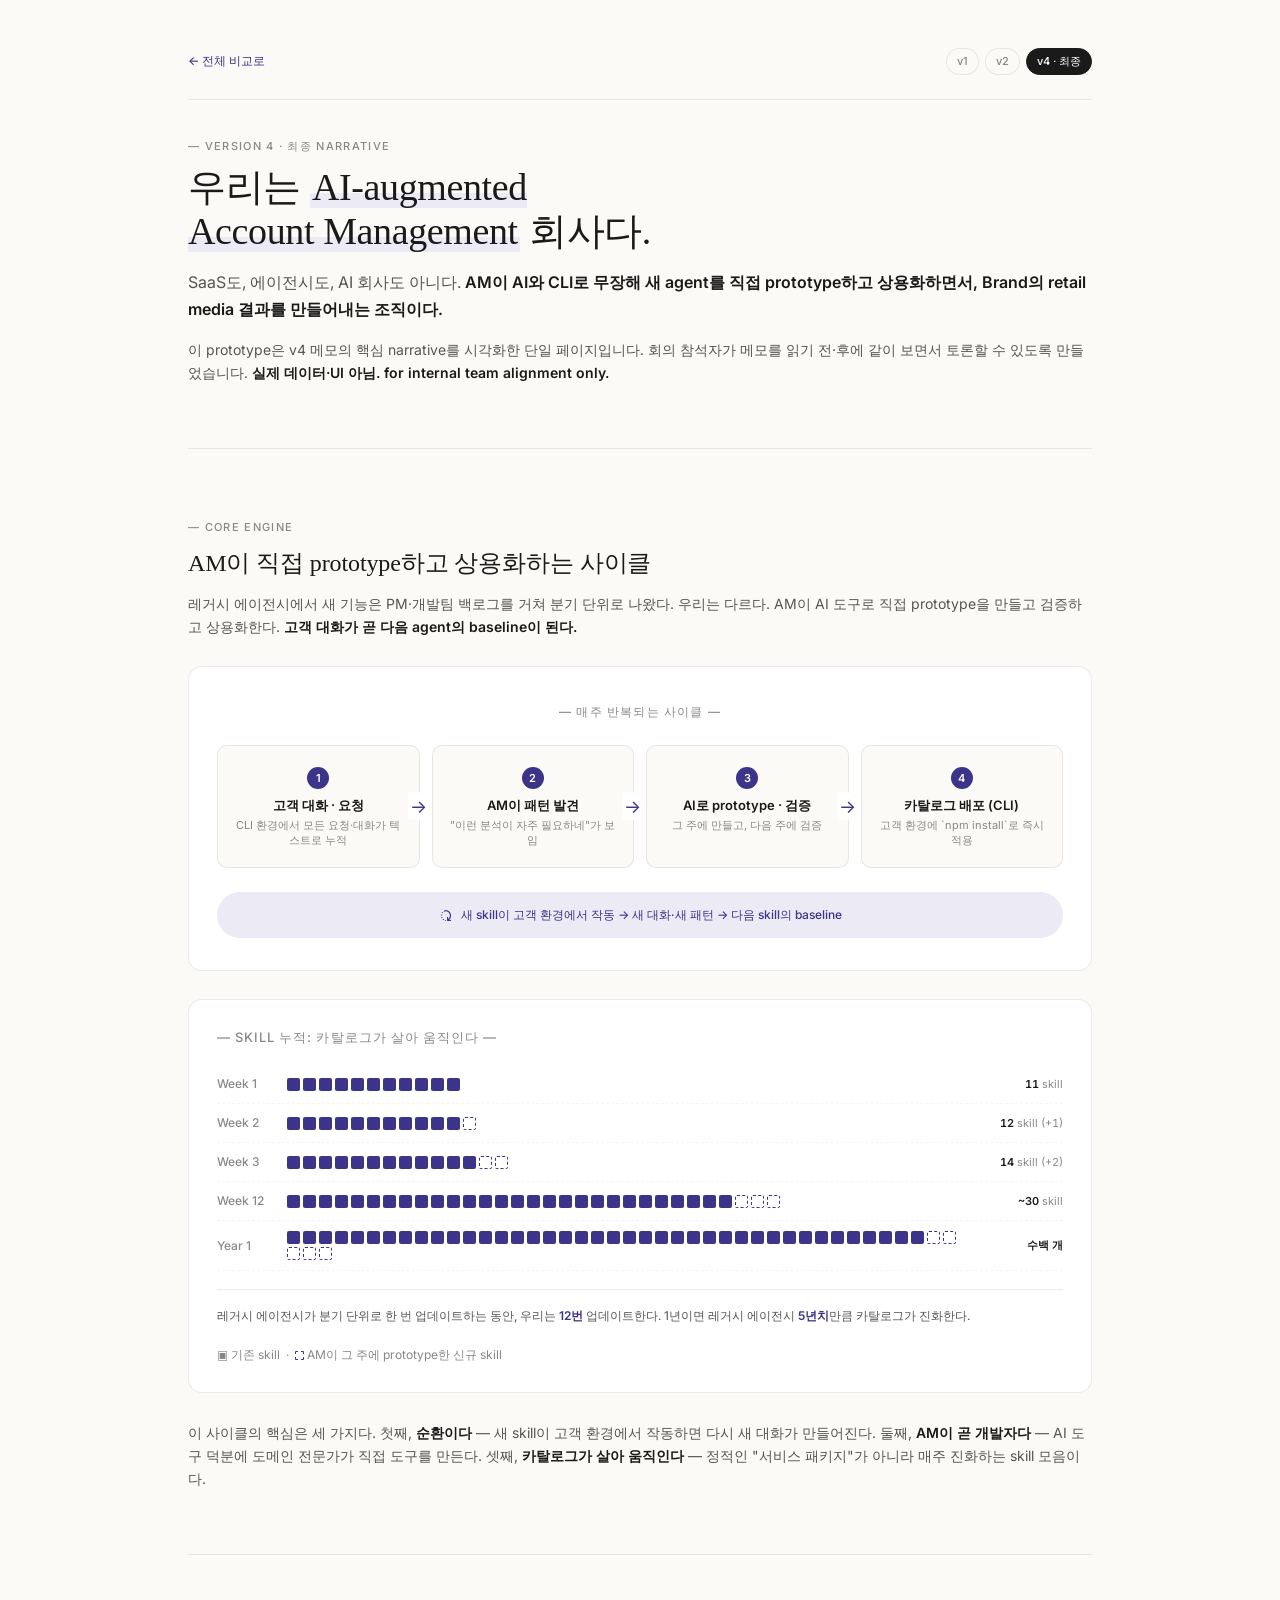
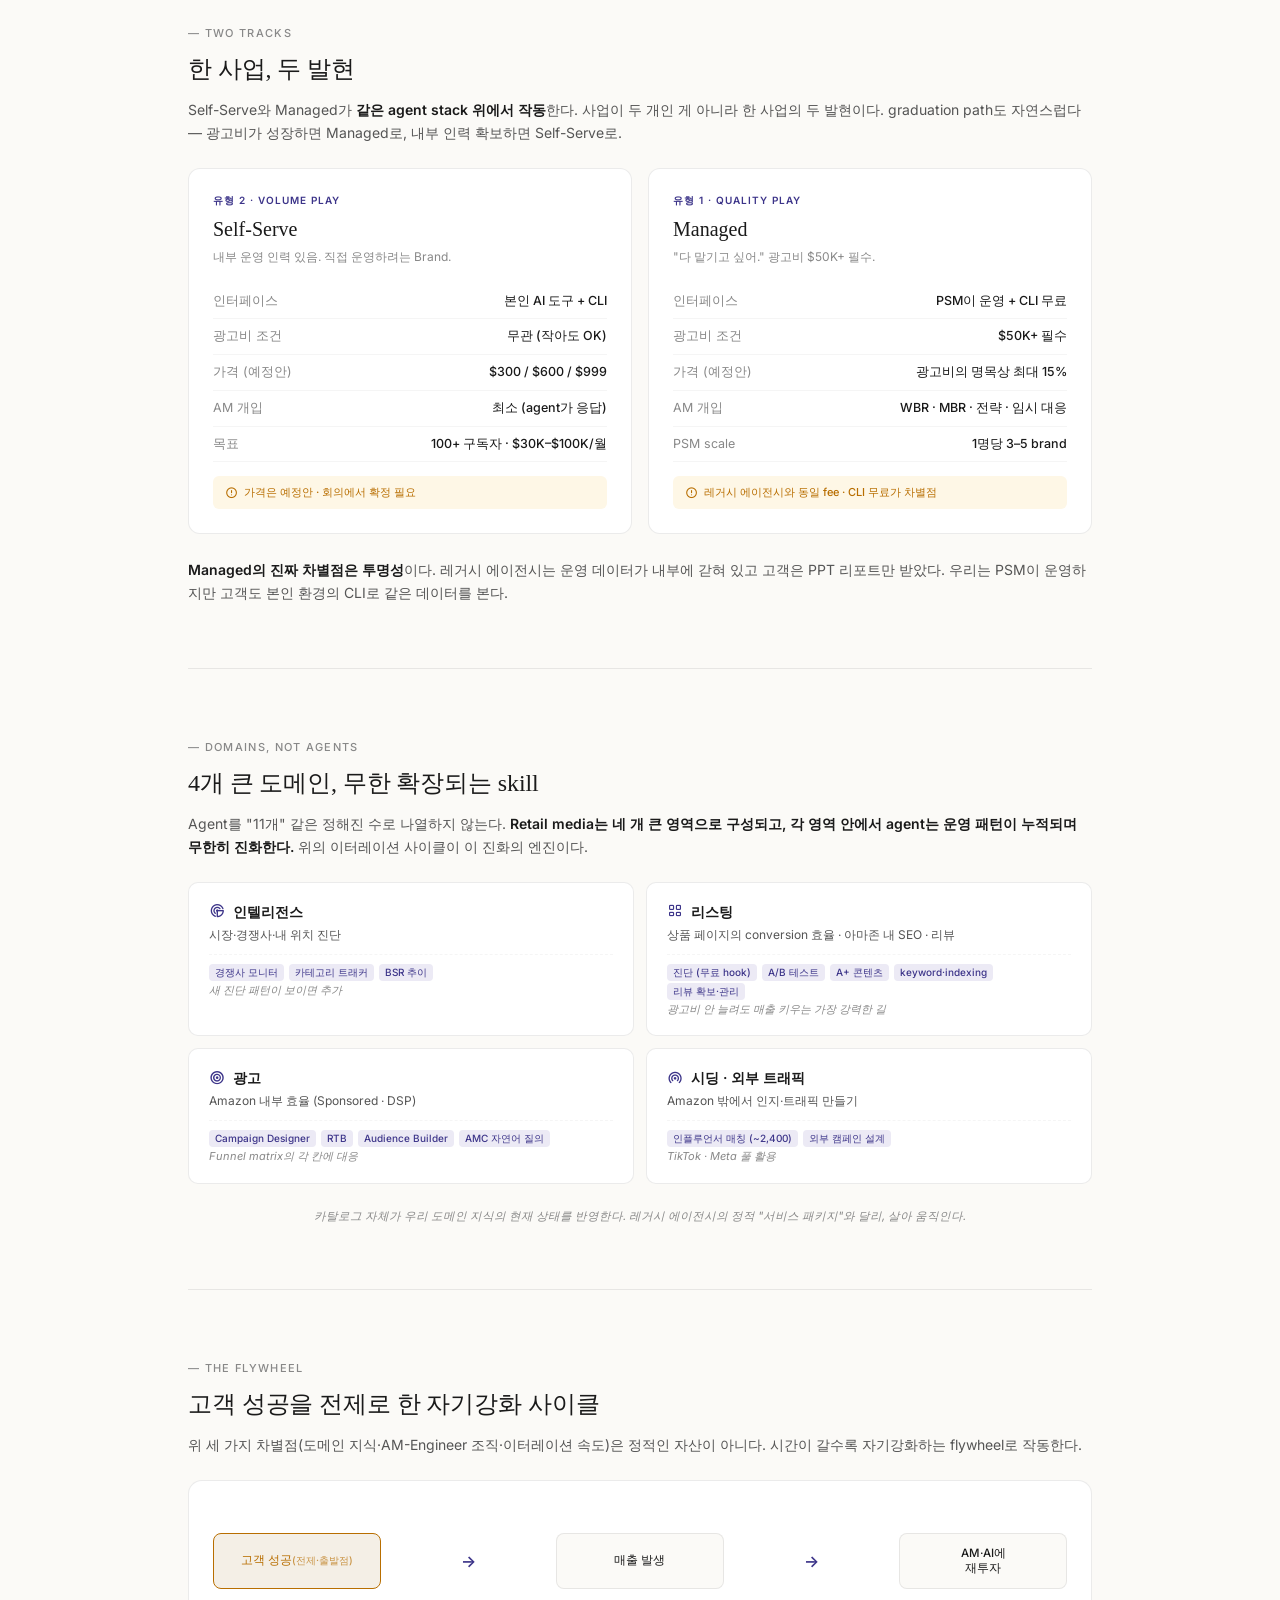
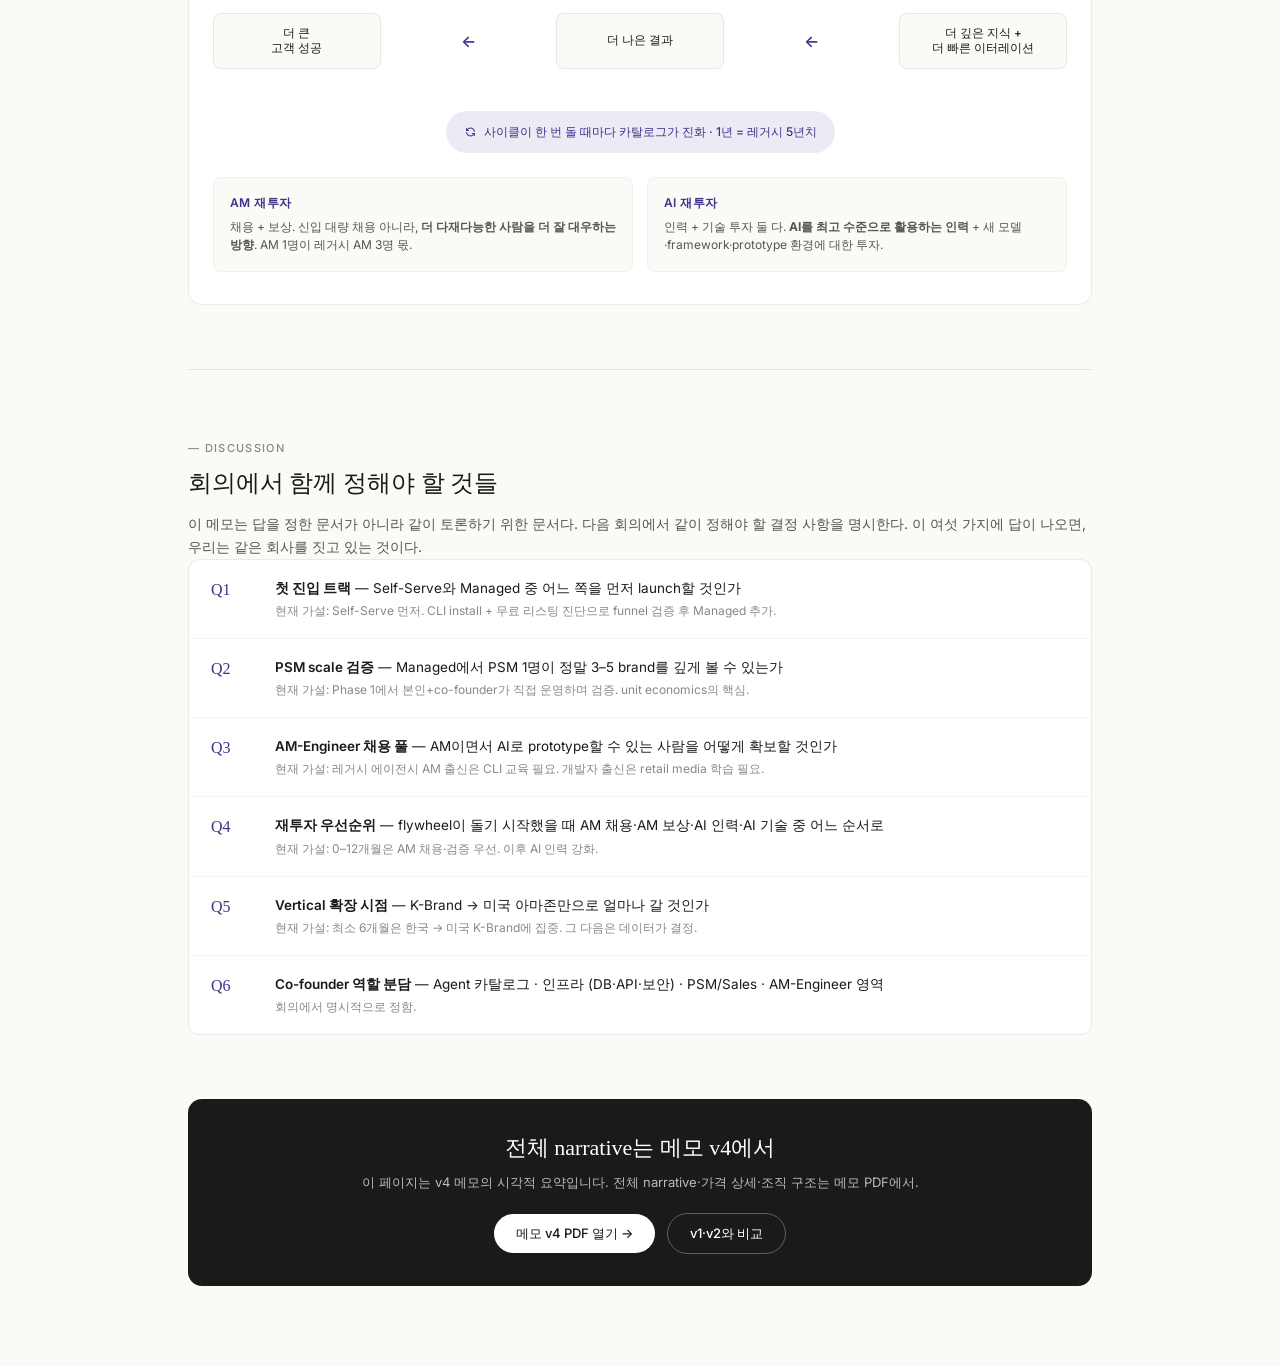
==== v4/index.html @ ff09987f "Add v4 prototype with iteration diagram + skill accumulation + flywheel" ====
<!DOCTYPE html>
<html lang="ko">
<head>
<meta charset="UTF-8">
<meta name="viewport" content="width=device-width, initial-scale=1.0">
<title>v4 · AI-augmented Account Management 회사</title>
<link rel="stylesheet" href="../styles.css">
<link rel="stylesheet" href="../vendor/tabler/tabler-icons.min.css">
<style>
  :root {
    --v4-bg: #FBFAF7;
    --v4-ink: #1A1A1A;
    --v4-ink-muted: #555;
    --v4-ink-light: #888;
    --v4-line: rgba(0,0,0,0.08);
    --v4-line-soft: rgba(0,0,0,0.04);
    --v4-accent: #3C3489;
    --v4-accent-soft: #ECEAF5;
    --v4-warm: #F4EFE6;
    --v4-success: #2A6F47;
    --v4-warning: #B86E00;
    --v4-serif: Georgia, 'Times New Roman', serif;
  }
  body { background: var(--v4-bg); color: var(--v4-ink); }

  .v4-wrap { max-width: 960px; margin: 0 auto; padding: 48px 28px 80px; }
  .v4-tag {
    display: inline-block; font-size: 11px; letter-spacing: 0.12em;
    text-transform: uppercase; color: var(--v4-ink-light);
    margin-bottom: 12px; font-weight: 500;
  }
  .v4-h1 {
    font-family: var(--v4-serif); font-size: 38px; line-height: 1.15;
    font-weight: 500; margin: 0 0 16px; color: var(--v4-ink);
    letter-spacing: -0.01em;
  }
  .v4-h1 em {
    font-style: normal; background: linear-gradient(180deg, transparent 65%, var(--v4-accent-soft) 65%);
    padding: 0 2px;
  }
  .v4-h2 {
    font-family: var(--v4-serif); font-size: 24px; line-height: 1.25;
    font-weight: 500; margin: 0 0 14px; color: var(--v4-ink);
    letter-spacing: -0.005em;
  }
  .v4-lead {
    font-size: 16px; line-height: 1.65; color: var(--v4-ink-muted);
    margin: 0 0 16px;
  }
  .v4-body { font-size: 14px; line-height: 1.65; color: var(--v4-ink-muted); }
  .v4-body strong { color: var(--v4-ink); font-weight: 600; }

  .v4-section { margin: 64px 0; }
  .v4-rule { border: 0; border-top: 0.5px solid var(--v4-line); margin: 56px 0; }

  /* ITERATION DIAGRAM */
  .iter-frame {
    background: white;
    border: 0.5px solid var(--v4-line);
    border-radius: 14px;
    padding: 36px 28px 32px;
    margin: 28px 0 24px;
    position: relative;
  }
  .iter-title {
    text-align: center; font-size: 12px; letter-spacing: 0.1em;
    text-transform: uppercase; color: var(--v4-ink-light);
    margin-bottom: 24px; font-weight: 500;
  }
  .iter-cycle {
    display: grid; grid-template-columns: repeat(4, 1fr);
    gap: 12px; align-items: stretch;
    position: relative;
  }
  .iter-step {
    background: var(--v4-bg);
    border: 0.5px solid var(--v4-line);
    border-radius: 10px;
    padding: 18px 14px;
    text-align: center;
    position: relative;
    transition: all 0.2s ease;
  }
  .iter-step:hover { border-color: var(--v4-accent); transform: translateY(-1px); }
  .iter-step .iter-num {
    display: inline-block; width: 22px; height: 22px;
    background: var(--v4-accent); color: white;
    border-radius: 50%; font-size: 11px; font-weight: 600;
    line-height: 22px; margin-bottom: 8px;
  }
  .iter-step .iter-label {
    font-size: 13px; font-weight: 600; color: var(--v4-ink);
    margin-bottom: 4px; line-height: 1.3;
  }
  .iter-step .iter-desc {
    font-size: 11px; color: var(--v4-ink-light);
    line-height: 1.4;
  }
  .iter-arrow {
    position: absolute; top: 50%; right: -10px;
    transform: translateY(-50%);
    font-size: 18px; color: var(--v4-accent);
    z-index: 2; background: white; padding: 0 2px;
  }
  .iter-step:nth-child(4) .iter-arrow { display: none; }

  .iter-loop {
    margin-top: 24px;
    padding: 14px 20px;
    background: var(--v4-accent-soft);
    border-radius: 999px;
    text-align: center;
    font-size: 12px; color: var(--v4-accent); font-weight: 500;
    display: flex; align-items: center; justify-content: center; gap: 8px;
  }
  .iter-loop i { font-size: 14px; }

  /* SKILL ACCUMULATION */
  .skill-accum {
    background: white;
    border: 0.5px solid var(--v4-line);
    border-radius: 14px;
    padding: 28px;
    margin: 28px 0;
  }
  .skill-accum h3 {
    font-size: 13px; letter-spacing: 0.08em; text-transform: uppercase;
    color: var(--v4-ink-light); margin: 0 0 18px; font-weight: 500;
  }
  .skill-row {
    display: flex; align-items: center; gap: 14px;
    padding: 10px 0;
    border-bottom: 0.5px dashed var(--v4-line-soft);
  }
  .skill-row:last-child { border-bottom: none; }
  .skill-week {
    font-size: 12px; color: var(--v4-ink-light); font-weight: 500;
    width: 56px; flex-shrink: 0;
  }
  .skill-blocks {
    display: flex; gap: 3px; flex-wrap: wrap; flex: 1;
  }
  .sk {
    width: 13px; height: 13px; border-radius: 2px;
    background: var(--v4-accent);
  }
  .sk-new {
    width: 13px; height: 13px; border-radius: 2px;
    border: 1.5px dashed var(--v4-accent);
    background: white;
    animation: pulse 2s ease-in-out infinite;
  }
  @keyframes pulse {
    0%, 100% { opacity: 1; }
    50% { opacity: 0.4; }
  }
  .skill-count {
    font-size: 11px; color: var(--v4-ink-light);
    width: 90px; text-align: right; flex-shrink: 0; font-variant-numeric: tabular-nums;
  }
  .skill-count strong { color: var(--v4-ink); font-weight: 600; }
  .skill-foot {
    margin-top: 18px; padding-top: 16px;
    border-top: 0.5px solid var(--v4-line);
    font-size: 12px; color: var(--v4-ink-muted); line-height: 1.6;
  }

  /* TWO TRACKS */
  .tracks {
    display: grid; grid-template-columns: 1fr 1fr; gap: 16px;
    margin: 24px 0;
  }
  .track {
    background: white;
    border: 0.5px solid var(--v4-line);
    border-radius: 12px;
    padding: 24px;
  }
  .track-tag {
    font-size: 10px; letter-spacing: 0.1em; text-transform: uppercase;
    color: var(--v4-accent); font-weight: 600; margin-bottom: 6px;
  }
  .track-title {
    font-family: var(--v4-serif); font-size: 20px; font-weight: 500;
    margin: 0 0 4px; color: var(--v4-ink);
  }
  .track-sub { font-size: 12px; color: var(--v4-ink-light); margin-bottom: 18px; }
  .track-row {
    display: flex; justify-content: space-between; gap: 10px;
    padding: 8px 0; border-bottom: 0.5px solid var(--v4-line-soft);
    font-size: 12.5px;
  }
  .track-row:last-of-type { border-bottom: none; }
  .track-row .k { color: var(--v4-ink-light); flex-shrink: 0; }
  .track-row .v { color: var(--v4-ink); text-align: right; font-weight: 500; }
  .price-note {
    margin-top: 14px; padding: 8px 12px;
    background: #FEF7E6; border-radius: 6px;
    font-size: 11px; color: var(--v4-warning); font-weight: 500;
    display: flex; align-items: center; gap: 6px;
  }

  /* DOMAINS */
  .domains {
    display: grid; grid-template-columns: repeat(2, 1fr); gap: 12px;
    margin: 24px 0;
  }
  .domain {
    background: white;
    border: 0.5px solid var(--v4-line);
    border-radius: 10px;
    padding: 18px 20px;
  }
  .domain-title {
    font-size: 14px; font-weight: 600; color: var(--v4-ink);
    margin: 0 0 4px;
    display: flex; align-items: center; gap: 8px;
  }
  .domain-title i { color: var(--v4-accent); font-size: 16px; }
  .domain-desc {
    font-size: 12px; color: var(--v4-ink-muted); margin: 0 0 10px;
    line-height: 1.5;
  }
  .domain-skills {
    font-size: 11px; color: var(--v4-ink-light); line-height: 1.5;
    padding-top: 8px; border-top: 0.5px dashed var(--v4-line-soft);
  }
  .domain-skills .sk-tag {
    display: inline-block; padding: 1px 6px;
    background: var(--v4-accent-soft); border-radius: 4px;
    color: var(--v4-accent); font-size: 10px; font-weight: 500;
    margin: 1px 2px 1px 0;
  }
  .infinite-note {
    margin-top: 14px; text-align: center;
    font-size: 11.5px; color: var(--v4-ink-light); font-style: italic;
  }

  /* FLYWHEEL */
  .flywheel-frame {
    background: white;
    border: 0.5px solid var(--v4-line);
    border-radius: 14px;
    padding: 32px 24px;
    margin: 24px 0;
    text-align: center;
  }
  .fw-cycle {
    display: grid; grid-template-columns: repeat(5, 1fr);
    align-items: center; gap: 4px;
    margin: 20px 0 24px;
    position: relative;
  }
  .fw-node {
    padding: 12px 8px;
    background: var(--v4-bg);
    border: 0.5px solid var(--v4-line);
    border-radius: 8px;
    font-size: 11.5px; font-weight: 500;
    line-height: 1.3; color: var(--v4-ink);
    min-height: 56px;
    display: flex; align-items: center; justify-content: center;
  }
  .fw-node.fw-anchor {
    background: var(--v4-warm);
    border-color: var(--v4-warning);
    color: var(--v4-warning);
  }
  .fw-arrow {
    font-size: 16px; color: var(--v4-accent); font-weight: 600;
    text-align: center;
  }
  .fw-loop {
    margin-top: 18px; padding: 12px 18px;
    background: var(--v4-accent-soft);
    border-radius: 999px;
    display: inline-flex; align-items: center; gap: 8px;
    font-size: 12px; color: var(--v4-accent); font-weight: 500;
  }

  .fw-detail {
    display: grid; grid-template-columns: 1fr 1fr; gap: 14px;
    margin-top: 24px; text-align: left;
  }
  .fw-detail-card {
    padding: 16px;
    background: var(--v4-bg);
    border-radius: 8px;
    border: 0.5px solid var(--v4-line-soft);
  }
  .fw-detail-card h4 {
    font-size: 12px; font-weight: 600; color: var(--v4-accent);
    margin: 0 0 6px; letter-spacing: 0.04em;
  }
  .fw-detail-card p {
    font-size: 12px; color: var(--v4-ink-muted); margin: 0;
    line-height: 1.55;
  }

  /* QUESTIONS */
  .q-list {
    background: white;
    border: 0.5px solid var(--v4-line);
    border-radius: 12px;
    overflow: hidden;
  }
  .q-item {
    display: grid; grid-template-columns: 48px 1fr;
    gap: 16px; padding: 18px 22px;
    border-bottom: 0.5px solid var(--v4-line-soft);
  }
  .q-item:last-child { border-bottom: none; }
  .q-num {
    font-family: var(--v4-serif); font-size: 16px;
    color: var(--v4-accent); font-weight: 500;
  }
  .q-text {
    font-size: 13.5px; color: var(--v4-ink); line-height: 1.5;
  }
  .q-text strong { color: var(--v4-ink); font-weight: 600; }
  .q-hypo {
    margin-top: 4px; font-size: 12px; color: var(--v4-ink-light);
    line-height: 1.5;
  }

  /* HEADER NAV */
  .v4-head {
    display: flex; justify-content: space-between; align-items: center;
    padding-bottom: 24px; margin-bottom: 32px;
    border-bottom: 0.5px solid var(--v4-line);
    font-size: 12px; color: var(--v4-ink-light);
  }
  .v4-head a { color: var(--v4-accent); text-decoration: none; font-weight: 500; }
  .v4-head a:hover { text-decoration: underline; }
  .v4-pillbar { display: flex; gap: 6px; }
  .v4-pillbar a {
    padding: 4px 10px; border-radius: 999px;
    background: var(--v4-bg); border: 0.5px solid var(--v4-line);
    color: var(--v4-ink-light); font-size: 11px;
  }
  .v4-pillbar a.now { background: var(--v4-ink); color: white; border-color: var(--v4-ink); }

  /* CTA */
  .v4-cta {
    background: var(--v4-ink); color: white;
    border-radius: 14px; padding: 32px 28px;
    text-align: center; margin: 56px 0 0;
  }
  .v4-cta h3 {
    font-family: var(--v4-serif); font-size: 22px; font-weight: 500;
    margin: 0 0 8px;
  }
  .v4-cta p { font-size: 13px; color: rgba(255,255,255,0.7); margin: 0 0 20px; line-height: 1.6; }
  .v4-cta a {
    display: inline-block; padding: 10px 22px;
    background: white; color: var(--v4-ink);
    border-radius: 999px; text-decoration: none;
    font-size: 13px; font-weight: 500;
  }
  .v4-cta a + a { background: transparent; color: white; border: 0.5px solid rgba(255,255,255,0.3); margin-left: 8px; }

  /* RESPONSIVE */
  @media (max-width: 720px) {
    .iter-cycle, .tracks, .domains, .fw-cycle, .fw-detail { grid-template-columns: 1fr; }
    .iter-arrow { display: none; }
    .v4-h1 { font-size: 28px; }
    .v4-wrap { padding: 32px 20px 60px; }
  }
</style>
</head>
<body>

<div class="v4-wrap">

  <!-- HEAD -->
  <div class="v4-head">
    <div><a href="../index.html">← 전체 비교로</a></div>
    <div class="v4-pillbar">
      <a href="../v1/screens/screen-1-free.html">v1</a>
      <a href="../v2/screens/screen-1-free.html">v2</a>
      <a href="index.html" class="now">v4 · 최종</a>
    </div>
  </div>

  <!-- HERO -->
  <section class="v4-section" style="margin-top: 0;">
    <div class="v4-tag">— Version 4 · 최종 narrative</div>
    <h1 class="v4-h1">
      우리는 <em>AI-augmented<br>Account Management</em> 회사다.
    </h1>
    <p class="v4-lead">
      SaaS도, 에이전시도, AI 회사도 아니다. <strong style="color: var(--v4-ink); font-weight: 600;">AM이 AI와 CLI로 무장해 새 agent를 직접 prototype하고 상용화하면서, Brand의 retail media 결과를 만들어내는 조직이다.</strong>
    </p>
    <p class="v4-body">
      이 prototype은 v4 메모의 핵심 narrative를 시각화한 단일 페이지입니다. 회의 참석자가 메모를 읽기 전·후에 같이 보면서 토론할 수 있도록 만들었습니다. <strong>실제 데이터·UI 아님. for internal team alignment only.</strong>
    </p>
  </section>

  <hr class="v4-rule">

  <!-- ITERATION DIAGRAM (CORE) -->
  <section class="v4-section">
    <div class="v4-tag">— Core Engine</div>
    <h2 class="v4-h2">AM이 직접 prototype하고 상용화하는 사이클</h2>
    <p class="v4-body">
      레거시 에이전시에서 새 기능은 PM·개발팀 백로그를 거쳐 분기 단위로 나왔다. 우리는 다르다. AM이 AI 도구로 직접 prototype을 만들고 검증하고 상용화한다. <strong>고객 대화가 곧 다음 agent의 baseline이 된다.</strong>
    </p>

    <div class="iter-frame">
      <div class="iter-title">— 매주 반복되는 사이클 —</div>
      <div class="iter-cycle">
        <div class="iter-step">
          <div class="iter-num">1</div>
          <div class="iter-label">고객 대화 · 요청</div>
          <div class="iter-desc">CLI 환경에서 모든 요청·대화가 텍스트로 누적</div>
          <div class="iter-arrow">→</div>
        </div>
        <div class="iter-step">
          <div class="iter-num">2</div>
          <div class="iter-label">AM이 패턴 발견</div>
          <div class="iter-desc">"이런 분석이 자주 필요하네"가 보임</div>
          <div class="iter-arrow">→</div>
        </div>
        <div class="iter-step">
          <div class="iter-num">3</div>
          <div class="iter-label">AI로 prototype · 검증</div>
          <div class="iter-desc">그 주에 만들고, 다음 주에 검증</div>
          <div class="iter-arrow">→</div>
        </div>
        <div class="iter-step">
          <div class="iter-num">4</div>
          <div class="iter-label">카탈로그 배포 (CLI)</div>
          <div class="iter-desc">고객 환경에 `npm install`로 즉시 적용</div>
          <div class="iter-arrow">→</div>
        </div>
      </div>
      <div class="iter-loop">
        <i class="ti ti-rotate-clockwise-2"></i>
        새 skill이 고객 환경에서 작동 → 새 대화·새 패턴 → 다음 skill의 baseline
      </div>
    </div>

    <!-- SKILL ACCUMULATION -->
    <div class="skill-accum">
      <h3>— Skill 누적: 카탈로그가 살아 움직인다 —</h3>
      <div class="skill-row">
        <div class="skill-week">Week 1</div>
        <div class="skill-blocks">
          <span class="sk"></span><span class="sk"></span><span class="sk"></span><span class="sk"></span><span class="sk"></span>
          <span class="sk"></span><span class="sk"></span><span class="sk"></span><span class="sk"></span><span class="sk"></span><span class="sk"></span>
        </div>
        <div class="skill-count"><strong>11</strong> skill</div>
      </div>
      <div class="skill-row">
        <div class="skill-week">Week 2</div>
        <div class="skill-blocks">
          <span class="sk"></span><span class="sk"></span><span class="sk"></span><span class="sk"></span><span class="sk"></span>
          <span class="sk"></span><span class="sk"></span><span class="sk"></span><span class="sk"></span><span class="sk"></span><span class="sk"></span>
          <span class="sk-new"></span>
        </div>
        <div class="skill-count"><strong>12</strong> skill (+1)</div>
      </div>
      <div class="skill-row">
        <div class="skill-week">Week 3</div>
        <div class="skill-blocks">
          <span class="sk"></span><span class="sk"></span><span class="sk"></span><span class="sk"></span><span class="sk"></span>
          <span class="sk"></span><span class="sk"></span><span class="sk"></span><span class="sk"></span><span class="sk"></span><span class="sk"></span>
          <span class="sk"></span><span class="sk-new"></span><span class="sk-new"></span>
        </div>
        <div class="skill-count"><strong>14</strong> skill (+2)</div>
      </div>
      <div class="skill-row">
        <div class="skill-week">Week 12</div>
        <div class="skill-blocks">
          <span class="sk"></span><span class="sk"></span><span class="sk"></span><span class="sk"></span><span class="sk"></span>
          <span class="sk"></span><span class="sk"></span><span class="sk"></span><span class="sk"></span><span class="sk"></span><span class="sk"></span>
          <span class="sk"></span><span class="sk"></span><span class="sk"></span><span class="sk"></span><span class="sk"></span>
          <span class="sk"></span><span class="sk"></span><span class="sk"></span><span class="sk"></span><span class="sk"></span><span class="sk"></span>
          <span class="sk"></span><span class="sk"></span><span class="sk"></span><span class="sk"></span><span class="sk"></span><span class="sk"></span>
          <span class="sk-new"></span><span class="sk-new"></span><span class="sk-new"></span>
        </div>
        <div class="skill-count"><strong>~30</strong> skill</div>
      </div>
      <div class="skill-row">
        <div class="skill-week">Year 1</div>
        <div class="skill-blocks">
          <span class="sk"></span><span class="sk"></span><span class="sk"></span><span class="sk"></span><span class="sk"></span>
          <span class="sk"></span><span class="sk"></span><span class="sk"></span><span class="sk"></span><span class="sk"></span><span class="sk"></span>
          <span class="sk"></span><span class="sk"></span><span class="sk"></span><span class="sk"></span><span class="sk"></span>
          <span class="sk"></span><span class="sk"></span><span class="sk"></span><span class="sk"></span><span class="sk"></span><span class="sk"></span>
          <span class="sk"></span><span class="sk"></span><span class="sk"></span><span class="sk"></span><span class="sk"></span><span class="sk"></span>
          <span class="sk"></span><span class="sk"></span><span class="sk"></span><span class="sk"></span><span class="sk"></span><span class="sk"></span>
          <span class="sk"></span><span class="sk"></span><span class="sk"></span><span class="sk"></span><span class="sk"></span><span class="sk"></span>
          <span class="sk-new"></span><span class="sk-new"></span><span class="sk-new"></span><span class="sk-new"></span><span class="sk-new"></span>
        </div>
        <div class="skill-count"><strong>수백 개</strong></div>
      </div>
      <div class="skill-foot">
        레거시 에이전시가 분기 단위로 한 번 업데이트하는 동안, 우리는 <strong style="color: var(--v4-accent); font-weight: 600;">12번</strong> 업데이트한다. 1년이면 레거시 에이전시 <strong style="color: var(--v4-accent); font-weight: 600;">5년치</strong>만큼 카탈로그가 진화한다.
        <br><br>
        <span style="color: var(--v4-ink-light);">
          ▣ 기존 skill &nbsp;·&nbsp;
          <span style="display:inline-block;width:9px;height:9px;border:1.5px dashed var(--v4-accent);background:white;vertical-align:middle;border-radius:1px;"></span> AM이 그 주에 prototype한 신규 skill
        </span>
      </div>
    </div>

    <p class="v4-body" style="margin-top: 20px;">
      이 사이클의 핵심은 세 가지다. 첫째, <strong>순환이다</strong> — 새 skill이 고객 환경에서 작동하면 다시 새 대화가 만들어진다. 둘째, <strong>AM이 곧 개발자다</strong> — AI 도구 덕분에 도메인 전문가가 직접 도구를 만든다. 셋째, <strong>카탈로그가 살아 움직인다</strong> — 정적인 "서비스 패키지"가 아니라 매주 진화하는 skill 모음이다.
    </p>
  </section>

  <hr class="v4-rule">

  <!-- TWO TRACKS -->
  <section class="v4-section">
    <div class="v4-tag">— Two Tracks</div>
    <h2 class="v4-h2">한 사업, 두 발현</h2>
    <p class="v4-body">
      Self-Serve와 Managed가 <strong>같은 agent stack 위에서 작동</strong>한다. 사업이 두 개인 게 아니라 한 사업의 두 발현이다. graduation path도 자연스럽다 — 광고비가 성장하면 Managed로, 내부 인력 확보하면 Self-Serve로.
    </p>

    <div class="tracks">
      <div class="track">
        <div class="track-tag">유형 2 · Volume Play</div>
        <div class="track-title">Self-Serve</div>
        <div class="track-sub">내부 운영 인력 있음. 직접 운영하려는 Brand.</div>

        <div class="track-row"><span class="k">인터페이스</span><span class="v">본인 AI 도구 + CLI</span></div>
        <div class="track-row"><span class="k">광고비 조건</span><span class="v">무관 (작아도 OK)</span></div>
        <div class="track-row"><span class="k">가격 (예정안)</span><span class="v">$300 / $600 / $999</span></div>
        <div class="track-row"><span class="k">AM 개입</span><span class="v">최소 (agent가 응답)</span></div>
        <div class="track-row"><span class="k">목표</span><span class="v">100+ 구독자 · $30K–$100K/월</span></div>

        <div class="price-note">
          <i class="ti ti-alert-circle" style="font-size: 13px;"></i>
          가격은 예정안 · 회의에서 확정 필요
        </div>
      </div>

      <div class="track">
        <div class="track-tag">유형 1 · Quality Play</div>
        <div class="track-title">Managed</div>
        <div class="track-sub">"다 맡기고 싶어." 광고비 $50K+ 필수.</div>

        <div class="track-row"><span class="k">인터페이스</span><span class="v">PSM이 운영 + CLI 무료</span></div>
        <div class="track-row"><span class="k">광고비 조건</span><span class="v">$50K+ 필수</span></div>
        <div class="track-row"><span class="k">가격 (예정안)</span><span class="v">광고비의 명목상 최대 15%</span></div>
        <div class="track-row"><span class="k">AM 개입</span><span class="v">WBR · MBR · 전략 · 임시 대응</span></div>
        <div class="track-row"><span class="k">PSM scale</span><span class="v">1명당 3–5 brand</span></div>

        <div class="price-note">
          <i class="ti ti-alert-circle" style="font-size: 13px;"></i>
          레거시 에이전시와 동일 fee · CLI 무료가 차별점
        </div>
      </div>
    </div>

    <p class="v4-body" style="margin-top: 14px;">
      <strong>Managed의 진짜 차별점은 투명성</strong>이다. 레거시 에이전시는 운영 데이터가 내부에 갇혀 있고 고객은 PPT 리포트만 받았다. 우리는 PSM이 운영하지만 고객도 본인 환경의 CLI로 같은 데이터를 본다.
    </p>
  </section>

  <hr class="v4-rule">

  <!-- 4 DOMAINS -->
  <section class="v4-section">
    <div class="v4-tag">— Domains, not Agents</div>
    <h2 class="v4-h2">4개 큰 도메인, 무한 확장되는 skill</h2>
    <p class="v4-body">
      Agent를 "11개" 같은 정해진 수로 나열하지 않는다. <strong>Retail media는 네 개 큰 영역으로 구성되고, 각 영역 안에서 agent는 운영 패턴이 누적되며 무한히 진화한다.</strong> 위의 이터레이션 사이클이 이 진화의 엔진이다.
    </p>

    <div class="domains">
      <div class="domain">
        <div class="domain-title"><i class="ti ti-radar"></i> 인텔리전스</div>
        <div class="domain-desc">시장·경쟁사·내 위치 진단</div>
        <div class="domain-skills">
          <span class="sk-tag">경쟁사 모니터</span>
          <span class="sk-tag">카테고리 트래커</span>
          <span class="sk-tag">BSR 추이</span>
          <br><span style="font-style: italic; color: var(--v4-ink-light);">새 진단 패턴이 보이면 추가</span>
        </div>
      </div>
      <div class="domain">
        <div class="domain-title"><i class="ti ti-layout-grid"></i> 리스팅</div>
        <div class="domain-desc">상품 페이지의 conversion 효율 · 아마존 내 SEO · 리뷰</div>
        <div class="domain-skills">
          <span class="sk-tag">진단 (무료 hook)</span>
          <span class="sk-tag">A/B 테스트</span>
          <span class="sk-tag">A+ 콘텐츠</span>
          <span class="sk-tag">keyword·indexing</span>
          <span class="sk-tag">리뷰 확보·관리</span>
          <br><span style="font-style: italic; color: var(--v4-ink-light);">광고비 안 늘려도 매출 키우는 가장 강력한 길</span>
        </div>
      </div>
      <div class="domain">
        <div class="domain-title"><i class="ti ti-target"></i> 광고</div>
        <div class="domain-desc">Amazon 내부 효율 (Sponsored · DSP)</div>
        <div class="domain-skills">
          <span class="sk-tag">Campaign Designer</span>
          <span class="sk-tag">RTB</span>
          <span class="sk-tag">Audience Builder</span>
          <span class="sk-tag">AMC 자연어 질의</span>
          <br><span style="font-style: italic; color: var(--v4-ink-light);">Funnel matrix의 각 칸에 대응</span>
        </div>
      </div>
      <div class="domain">
        <div class="domain-title"><i class="ti ti-broadcast"></i> 시딩 · 외부 트래픽</div>
        <div class="domain-desc">Amazon 밖에서 인지·트래픽 만들기</div>
        <div class="domain-skills">
          <span class="sk-tag">인플루언서 매칭 (~2,400)</span>
          <span class="sk-tag">외부 캠페인 설계</span>
          <br><span style="font-style: italic; color: var(--v4-ink-light);">TikTok · Meta 풀 활용</span>
        </div>
      </div>
    </div>

    <div class="infinite-note">
      카탈로그 자체가 우리 도메인 지식의 현재 상태를 반영한다. 레거시 에이전시의 정적 "서비스 패키지"와 달리, 살아 움직인다.
    </div>
  </section>

  <hr class="v4-rule">

  <!-- FLYWHEEL -->
  <section class="v4-section">
    <div class="v4-tag">— The Flywheel</div>
    <h2 class="v4-h2">고객 성공을 전제로 한 자기강화 사이클</h2>
    <p class="v4-body">
      위 세 가지 차별점(도메인 지식·AM-Engineer 조직·이터레이션 속도)은 정적인 자산이 아니다. 시간이 갈수록 자기강화하는 flywheel로 작동한다.
    </p>

    <div class="flywheel-frame">
      <div class="fw-cycle">
        <div class="fw-node fw-anchor">고객 성공<br><span style="font-size:10px;opacity:0.7;">(전제·출발점)</span></div>
        <div class="fw-arrow">→</div>
        <div class="fw-node">매출 발생</div>
        <div class="fw-arrow">→</div>
        <div class="fw-node">AM·AI에<br>재투자</div>
      </div>
      <div class="fw-cycle" style="margin-top: 12px;">
        <div class="fw-node">더 큰<br>고객 성공</div>
        <div class="fw-arrow">←</div>
        <div class="fw-node">더 나은 결과</div>
        <div class="fw-arrow">←</div>
        <div class="fw-node">더 깊은 지식 +<br>더 빠른 이터레이션</div>
      </div>
      <div class="fw-loop">
        <i class="ti ti-refresh"></i>
        사이클이 한 번 돌 때마다 카탈로그가 진화 · 1년 = 레거시 5년치
      </div>

      <div class="fw-detail">
        <div class="fw-detail-card">
          <h4>AM 재투자</h4>
          <p>채용 + 보상. 신입 대량 채용 아니라, <strong>더 다재다능한 사람을 더 잘 대우하는 방향</strong>. AM 1명이 레거시 AM 3명 몫.</p>
        </div>
        <div class="fw-detail-card">
          <h4>AI 재투자</h4>
          <p>인력 + 기술 투자 둘 다. <strong>AI를 최고 수준으로 활용하는 인력</strong> + 새 모델·framework·prototype 환경에 대한 투자.</p>
        </div>
      </div>
    </div>
  </section>

  <hr class="v4-rule">

  <!-- QUESTIONS -->
  <section class="v4-section">
    <div class="v4-tag">— Discussion</div>
    <h2 class="v4-h2">회의에서 함께 정해야 할 것들</h2>
    <p class="v4-body">
      이 메모는 답을 정한 문서가 아니라 같이 토론하기 위한 문서다. 다음 회의에서 같이 정해야 할 결정 사항을 명시한다. 이 여섯 가지에 답이 나오면, 우리는 같은 회사를 짓고 있는 것이다.
    </p>

    <div class="q-list">
      <div class="q-item">
        <div class="q-num">Q1</div>
        <div>
          <div class="q-text"><strong>첫 진입 트랙</strong> — Self-Serve와 Managed 중 어느 쪽을 먼저 launch할 것인가</div>
          <div class="q-hypo">현재 가설: Self-Serve 먼저. CLI install + 무료 리스팅 진단으로 funnel 검증 후 Managed 추가.</div>
        </div>
      </div>
      <div class="q-item">
        <div class="q-num">Q2</div>
        <div>
          <div class="q-text"><strong>PSM scale 검증</strong> — Managed에서 PSM 1명이 정말 3–5 brand를 깊게 볼 수 있는가</div>
          <div class="q-hypo">현재 가설: Phase 1에서 본인+co-founder가 직접 운영하며 검증. unit economics의 핵심.</div>
        </div>
      </div>
      <div class="q-item">
        <div class="q-num">Q3</div>
        <div>
          <div class="q-text"><strong>AM-Engineer 채용 풀</strong> — AM이면서 AI로 prototype할 수 있는 사람을 어떻게 확보할 것인가</div>
          <div class="q-hypo">현재 가설: 레거시 에이전시 AM 출신은 CLI 교육 필요. 개발자 출신은 retail media 학습 필요.</div>
        </div>
      </div>
      <div class="q-item">
        <div class="q-num">Q4</div>
        <div>
          <div class="q-text"><strong>재투자 우선순위</strong> — flywheel이 돌기 시작했을 때 AM 채용·AM 보상·AI 인력·AI 기술 중 어느 순서로</div>
          <div class="q-hypo">현재 가설: 0–12개월은 AM 채용·검증 우선. 이후 AI 인력 강화.</div>
        </div>
      </div>
      <div class="q-item">
        <div class="q-num">Q5</div>
        <div>
          <div class="q-text"><strong>Vertical 확장 시점</strong> — K-Brand → 미국 아마존만으로 얼마나 갈 것인가</div>
          <div class="q-hypo">현재 가설: 최소 6개월은 한국 → 미국 K-Brand에 집중. 그 다음은 데이터가 결정.</div>
        </div>
      </div>
      <div class="q-item">
        <div class="q-num">Q6</div>
        <div>
          <div class="q-text"><strong>Co-founder 역할 분담</strong> — Agent 카탈로그 · 인프라 (DB·API·보안) · PSM/Sales · AM-Engineer 영역</div>
          <div class="q-hypo">회의에서 명시적으로 정함.</div>
        </div>
      </div>
    </div>
  </section>

  <!-- CTA -->
  <div class="v4-cta">
    <h3>전체 narrative는 메모 v4에서</h3>
    <p>이 페이지는 v4 메모의 시각적 요약입니다. 전체 narrative·가격 상세·조직 구조는 메모 PDF에서.</p>
    <a href="../Strategy_Memo_v4.pdf" target="_blank">메모 v4 PDF 열기 →</a>
    <a href="../index.html">v1·v2와 비교</a>
  </div>

</div>

</body>
</html>
---- styles.css ----
/* ============================================================
   PulseAd Strategy Prototype — Design Tokens & Base Styles
   Recreates claude.ai-style design system for standalone use.
   ============================================================ */

@import url('https://fonts.googleapis.com/css2?family=Inter:wght@400;500;600&family=Source+Serif+4:ital,wght@0,400;0,500;1,400&family=JetBrains+Mono:wght@400;500&display=swap');

:root {
  /* Backgrounds */
  --color-background-primary: #ffffff;
  --color-background-secondary: #f5f4ee;
  --color-background-tertiary: #ebe9e0;
  --color-background-info: #ebebff;

  /* Text */
  --color-text-primary: #181818;
  --color-text-secondary: #5a5a5a;
  --color-text-tertiary: #8a8780;
  --color-text-info: #4a3aff;

  /* Borders */
  --color-border-primary: #d4d2c8;
  --color-border-secondary: #e3e1d8;
  --color-border-tertiary: #ebe9e0;
  --color-border-info: #4a3aff;

  /* Radii */
  --border-radius-sm: 4px;
  --border-radius-md: 8px;
  --border-radius-lg: 14px;
  --border-radius-xl: 20px;

  /* Type */
  --font-sans: 'Inter', system-ui, -apple-system, sans-serif;
  --font-serif: 'Source Serif 4', Georgia, serif;
  --font-mono: 'JetBrains Mono', ui-monospace, monospace;
}

* { box-sizing: border-box; }
html, body { margin: 0; padding: 0; }
body {
  font-family: var(--font-sans);
  color: var(--color-text-primary);
  background: #faf9f5;
  line-height: 1.5;
  -webkit-font-smoothing: antialiased;
  -moz-osx-font-smoothing: grayscale;
}

h1, h2, h3, h4, h5, h6, p { margin: 0; }

button {
  font-family: var(--font-sans);
  background: var(--color-text-primary);
  color: var(--color-background-primary);
  border: none;
  border-radius: var(--border-radius-md);
  padding: 8px 16px;
  font-size: 13px;
  font-weight: 500;
  cursor: pointer;
  transition: opacity 0.15s ease;
}
button:hover { opacity: 0.88; }

code { font-family: var(--font-mono); }

.sr-only {
  position: absolute;
  width: 1px; height: 1px;
  padding: 0; margin: -1px;
  overflow: hidden; clip: rect(0,0,0,0);
  white-space: nowrap; border: 0;
}

/* Tabler icons base — when used inline */
.ti { display: inline-block; vertical-align: middle; font-style: normal; }

/* Color variants — claude.ai semantic color groups */
.c-purple {
  background: linear-gradient(135deg, #E6E2FB 0%, #D4CEF5 100%);
}
.c-teal {
  background: linear-gradient(135deg, #D4EEEA 0%, #BFE3DC 100%);
}
.c-coral {
  background: linear-gradient(135deg, #FBDBD0 0%, #F7C5B2 100%);
}

/* Container for prototype canvas */
.canvas {
  max-width: 920px;
  margin: 0 auto;
  padding: 24px 32px;
  background: var(--color-background-primary);
  border: 0.5px solid var(--color-border-secondary);
  border-radius: var(--border-radius-xl);
  box-shadow: 0 2px 16px rgba(0,0,0,0.04);
}

/* Top header for each prototype page */
.proto-header {
  max-width: 920px;
  margin: 32px auto 16px;
  padding: 0 32px;
  display: flex;
  align-items: center;
  justify-content: space-between;
  font-family: var(--font-sans);
}
.proto-header .crumb {
  display: flex;
  align-items: center;
  gap: 6px;
  font-size: 12px;
  color: var(--color-text-tertiary);
}
.proto-header .crumb .dot {
  display: inline-block;
  width: 4px;
  height: 4px;
  border-radius: 50%;
  background: var(--color-text-tertiary);
}
.proto-header .crumb .current {
  color: var(--color-text-primary);
  font-weight: 500;
}
.proto-header .nav {
  display: flex;
  gap: 8px;
}
.proto-header .nav a {
  font-size: 12px;
  padding: 5px 12px;
  text-decoration: none;
  color: var(--color-text-secondary);
  border: 0.5px solid var(--color-border-secondary);
  border-radius: var(--border-radius-md);
  background: var(--color-background-primary);
}
.proto-header .nav a:hover {
  background: var(--color-background-secondary);
}
.proto-header .nav a.active {
  background: var(--color-text-primary);
  color: var(--color-background-primary);
  border-color: var(--color-text-primary);
}

/* Footer */
.proto-footer {
  max-width: 920px;
  margin: 32px auto;
  padding: 0 32px;
  font-size: 11px;
  color: var(--color-text-tertiary);
  text-align: center;
  line-height: 1.6;
}
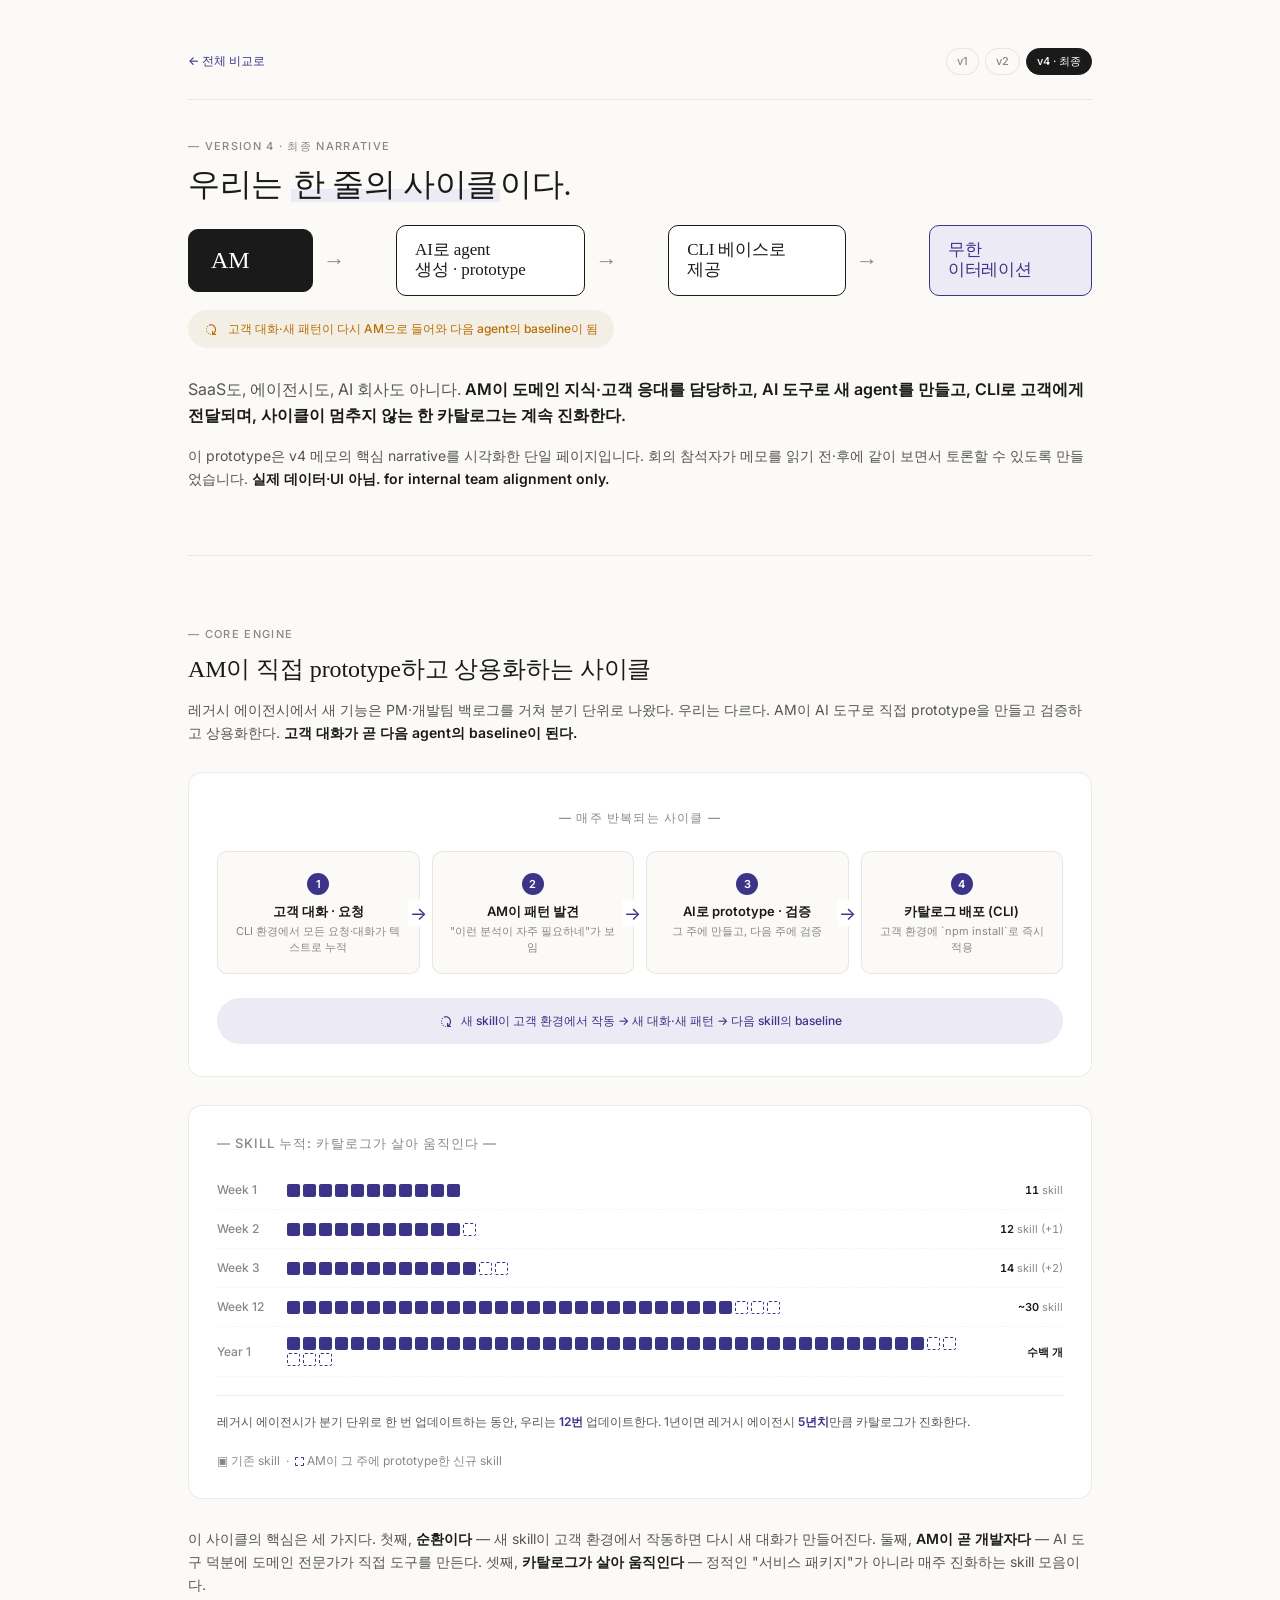
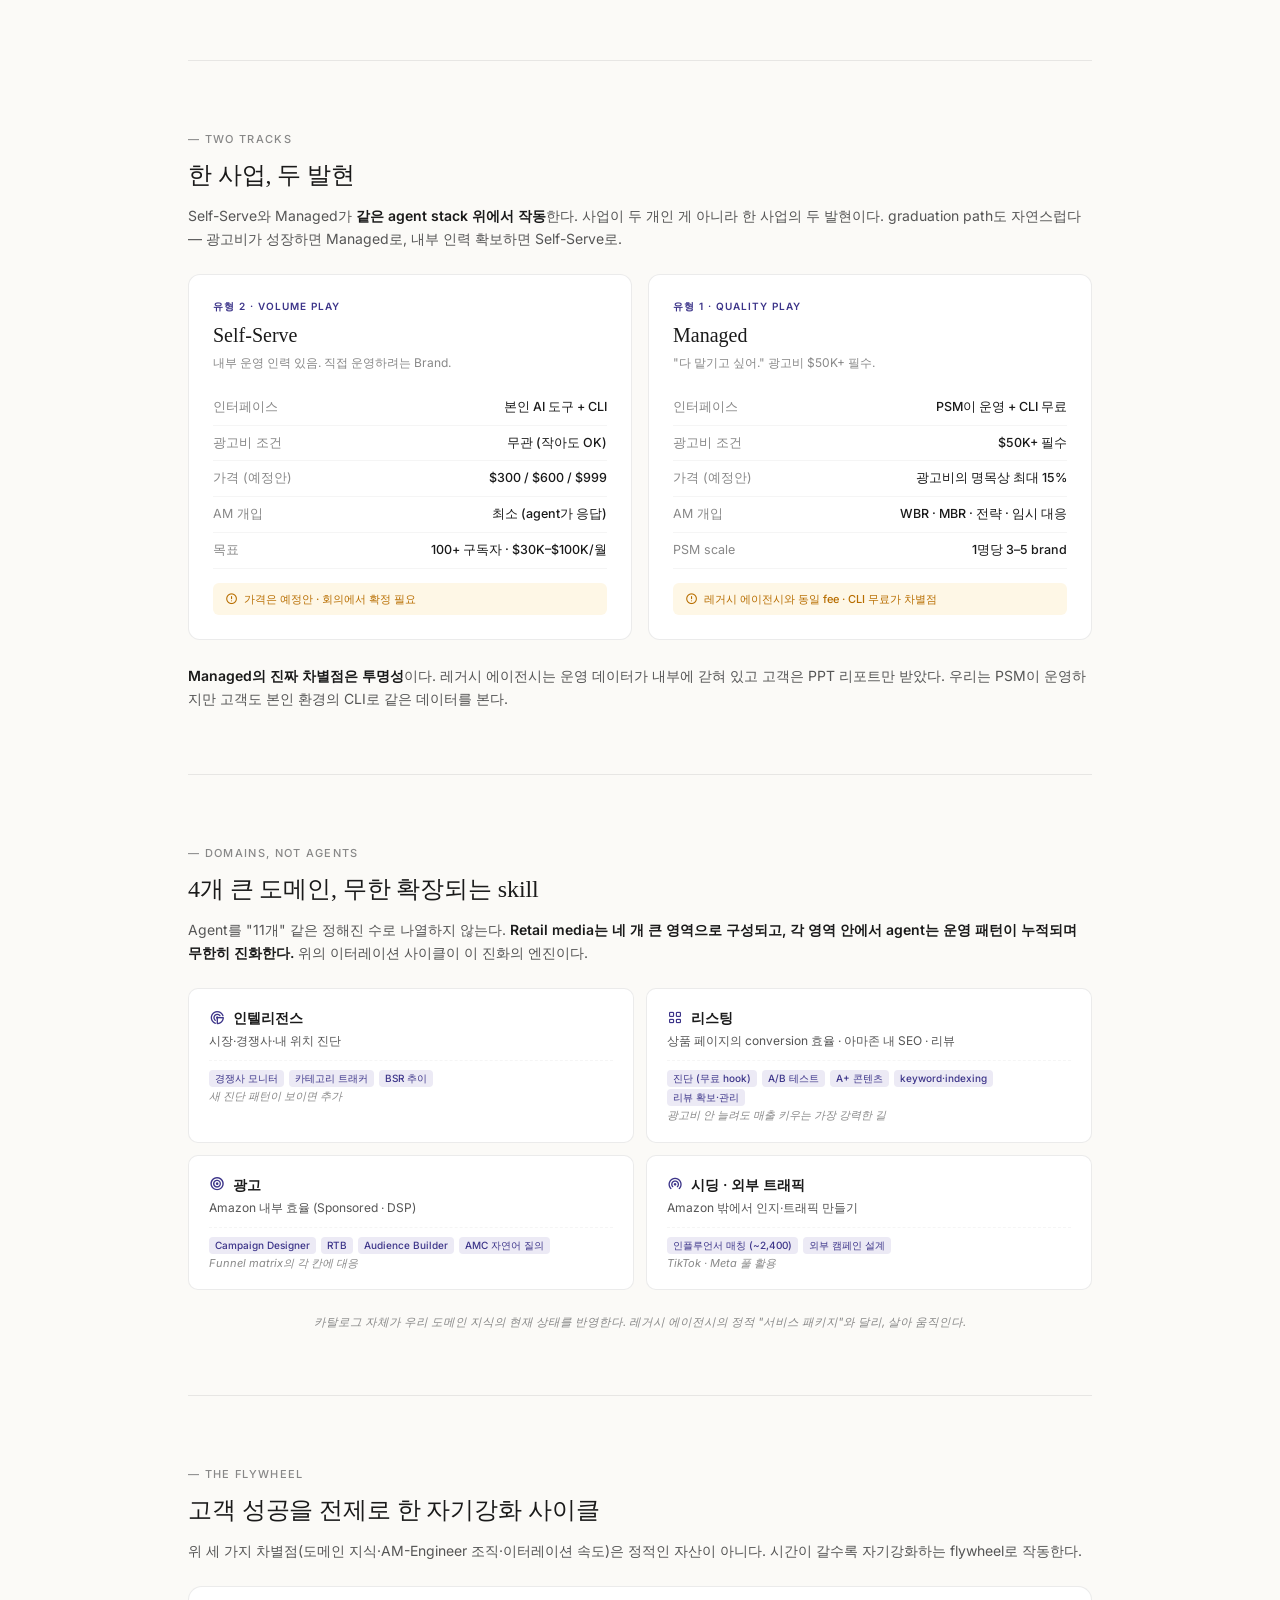
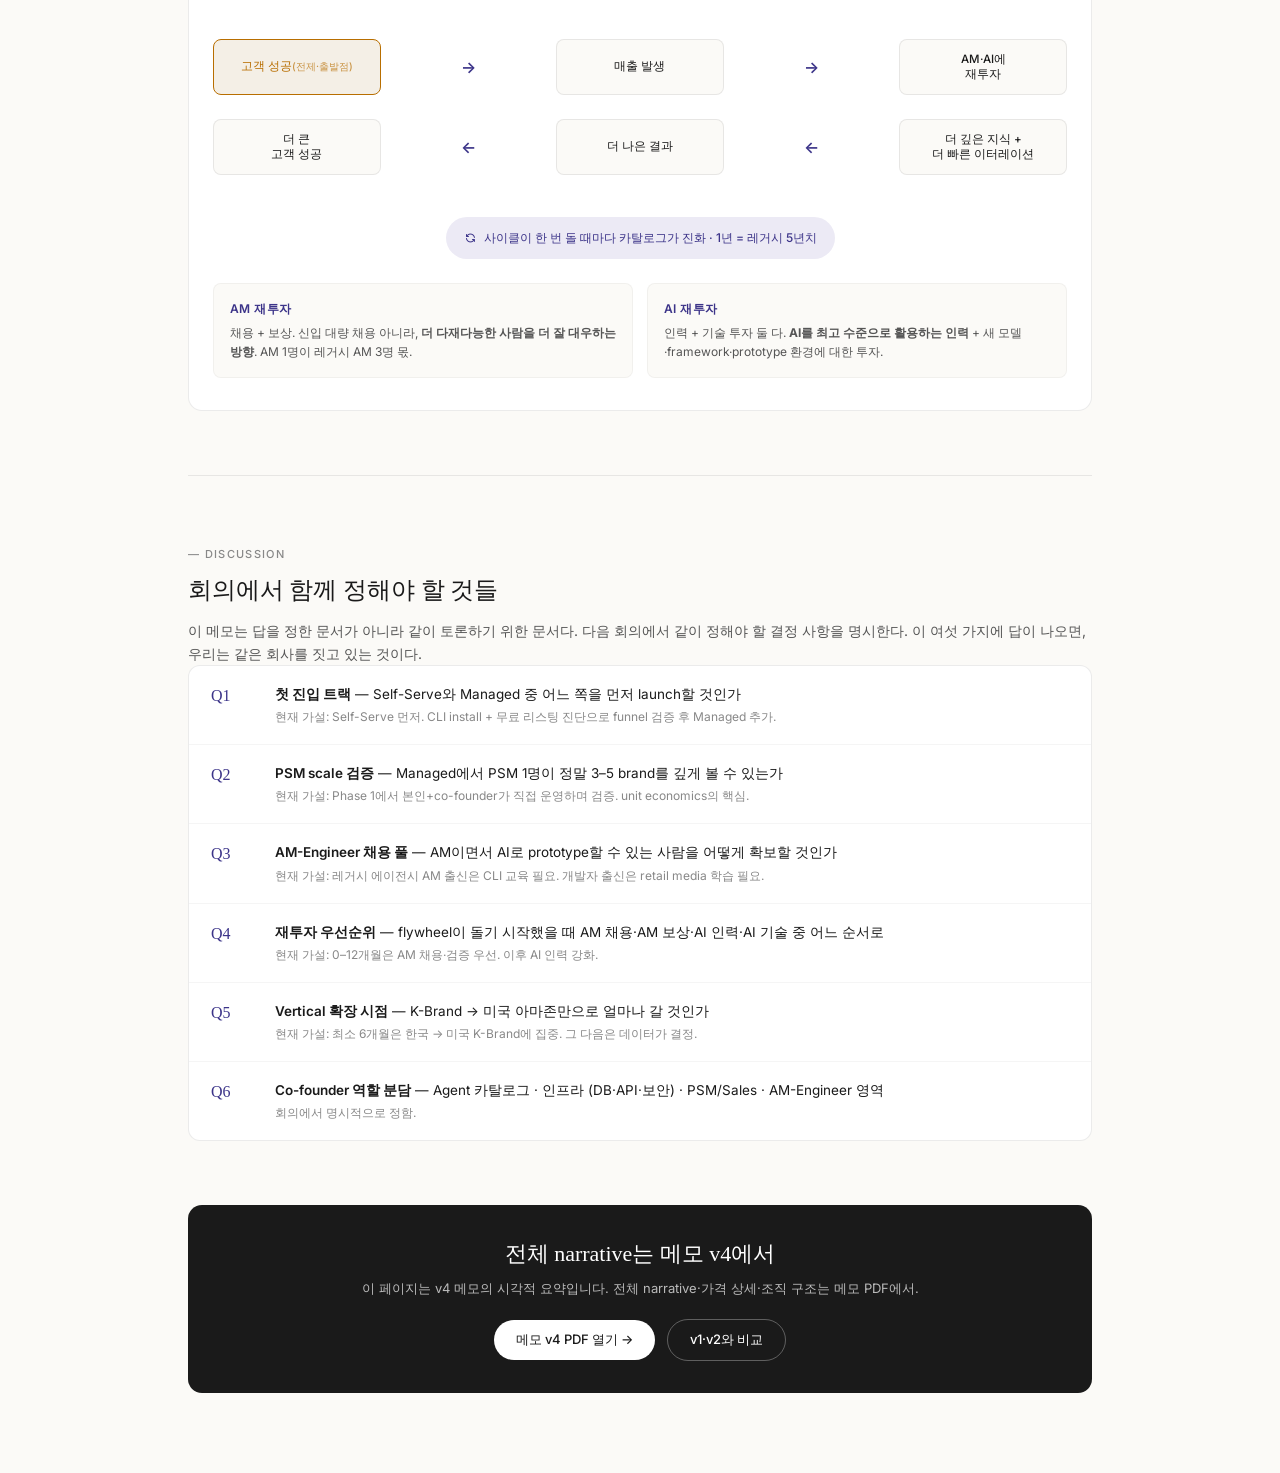
==== commit 2a8424eb: "Redefine business as one-line cycle: AM → AI agent gen → CLI delivery → infinite iteration" ====
--- a/v4/index.html
+++ b/v4/index.html
@@ -3,7 +3,7 @@
 <head>
 <meta charset="UTF-8">
 <meta name="viewport" content="width=device-width, initial-scale=1.0">
-<title>v4 · AI-augmented Account Management 회사</title>
+<title>v4 · AM → AI → CLI → 무한 이터레이션</title>
 <link rel="stylesheet" href="../styles.css">
 <link rel="stylesheet" href="../vendor/tabler/tabler-icons.min.css">
 <style>
@@ -38,6 +38,91 @@
     font-style: normal; background: linear-gradient(180deg, transparent 65%, var(--v4-accent-soft) 65%);
     padding: 0 2px;
   }
+
+  /* HERO ACRONYM */
+  .acronym-stack {
+    display: flex; align-items: baseline; gap: 18px;
+    margin: 8px 0 20px;
+    font-family: var(--v4-serif);
+    font-weight: 500; letter-spacing: -0.02em;
+    line-height: 1;
+  }
+  .acronym-stack .term {
+    font-size: 64px; color: var(--v4-ink);
+    position: relative;
+  }
+  .acronym-stack .term::after {
+    content: ""; position: absolute;
+    bottom: 4px; left: 0; right: 0; height: 18px;
+    background: var(--v4-accent-soft); z-index: -1;
+  }
+  .acronym-stack .sep {
+    font-size: 32px; color: var(--v4-ink-light);
+    font-weight: 300; padding-bottom: 6px;
+  }
+  .acronym-meta {
+    display: flex; gap: 22px; margin-top: 14px; margin-bottom: 22px;
+    font-size: 12px; color: var(--v4-ink-light); flex-wrap: wrap;
+  }
+  .acronym-meta strong { color: var(--v4-ink); font-weight: 600; }
+
+  /* HERO FLOW (new — cycle definition) */
+  .flow-hero {
+    margin: 12px 0 28px;
+    position: relative;
+  }
+  .flow-chain {
+    display: grid; grid-template-columns: auto auto auto auto auto auto auto;
+    align-items: center; gap: 10px;
+    font-family: var(--v4-serif);
+    margin-bottom: 14px;
+  }
+  .flow-node {
+    padding: 14px 18px;
+    border: 1px solid var(--v4-ink);
+    border-radius: 10px;
+    background: white;
+    font-size: 17px; font-weight: 500;
+    color: var(--v4-ink); letter-spacing: -0.005em;
+    line-height: 1.2;
+    white-space: nowrap;
+  }
+  .flow-node.flow-start {
+    background: var(--v4-ink); color: white;
+    font-size: 24px; padding: 16px 22px;
+  }
+  .flow-node.flow-end {
+    background: var(--v4-accent-soft);
+    border-color: var(--v4-accent);
+    color: var(--v4-accent);
+  }
+  .flow-arrow {
+    font-size: 22px; color: var(--v4-ink-light);
+    font-weight: 300;
+  }
+  .flow-loop-line {
+    margin-top: 6px;
+    display: flex; align-items: center; gap: 10px;
+    padding: 10px 16px;
+    background: var(--v4-warm);
+    border-radius: 999px;
+    font-size: 12px; color: var(--v4-warning);
+    font-weight: 500;
+    width: fit-content;
+  }
+  .flow-loop-line i { font-size: 14px; }
+
+  @media (max-width: 900px) {
+    .flow-chain {
+      grid-template-columns: 1fr;
+      gap: 6px;
+    }
+    .flow-arrow { transform: rotate(90deg); justify-self: center; }
+    .flow-node { white-space: normal; text-align: center; }
+    .flow-node.flow-start { font-size: 20px; }
+    .acronym-stack .term { font-size: 44px; }
+    .acronym-stack { gap: 12px; }
+  }
   .v4-h2 {
     font-family: var(--v4-serif); font-size: 24px; line-height: 1.25;
     font-weight: 500; margin: 0 0 14px; color: var(--v4-ink);
@@ -385,11 +470,29 @@
   <!-- HERO -->
   <section class="v4-section" style="margin-top: 0;">
     <div class="v4-tag">— Version 4 · 최종 narrative</div>
-    <h1 class="v4-h1">
-      우리는 <em>AI-augmented<br>Account Management</em> 회사다.
+
+    <h1 class="v4-h1" style="font-size: 32px; margin-bottom: 22px;">
+      우리는 <em>한 줄의 사이클</em>이다.
     </h1>
+
+    <div class="flow-hero">
+      <div class="flow-chain">
+        <div class="flow-node flow-start">AM</div>
+        <div class="flow-arrow">→</div>
+        <div class="flow-node">AI로 agent<br>생성 · prototype</div>
+        <div class="flow-arrow">→</div>
+        <div class="flow-node">CLI 베이스로<br>제공</div>
+        <div class="flow-arrow">→</div>
+        <div class="flow-node flow-end">무한<br>이터레이션</div>
+      </div>
+      <div class="flow-loop-line">
+        <i class="ti ti-rotate-clockwise-2"></i>
+        고객 대화·새 패턴이 다시 AM으로 들어와 다음 agent의 baseline이 됨
+      </div>
+    </div>
+
     <p class="v4-lead">
-      SaaS도, 에이전시도, AI 회사도 아니다. <strong style="color: var(--v4-ink); font-weight: 600;">AM이 AI와 CLI로 무장해 새 agent를 직접 prototype하고 상용화하면서, Brand의 retail media 결과를 만들어내는 조직이다.</strong>
+      SaaS도, 에이전시도, AI 회사도 아니다. <strong style="color: var(--v4-ink); font-weight: 600;">AM이 도메인 지식·고객 응대를 담당하고, AI 도구로 새 agent를 만들고, CLI로 고객에게 전달되며, 사이클이 멈추지 않는 한 카탈로그는 계속 진화한다.</strong>
     </p>
     <p class="v4-body">
       이 prototype은 v4 메모의 핵심 narrative를 시각화한 단일 페이지입니다. 회의 참석자가 메모를 읽기 전·후에 같이 보면서 토론할 수 있도록 만들었습니다. <strong>실제 데이터·UI 아님. for internal team alignment only.</strong>
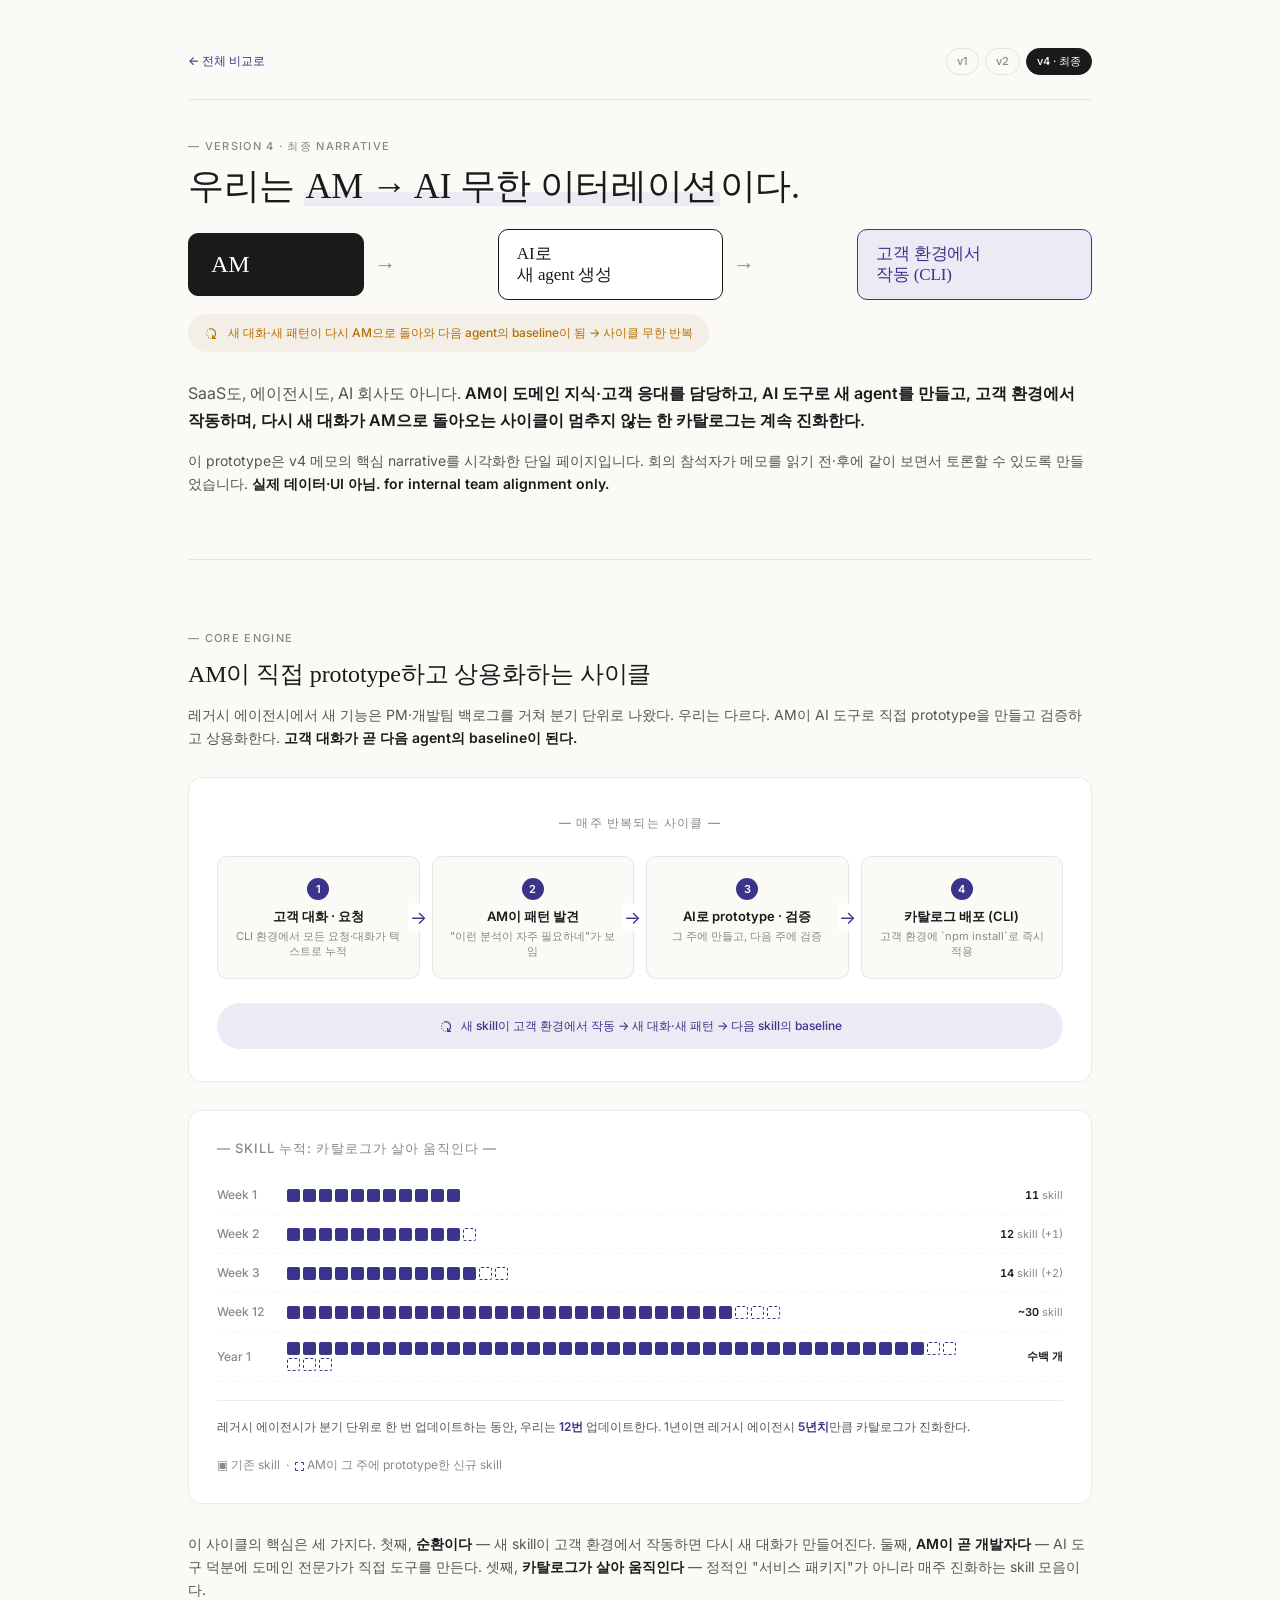
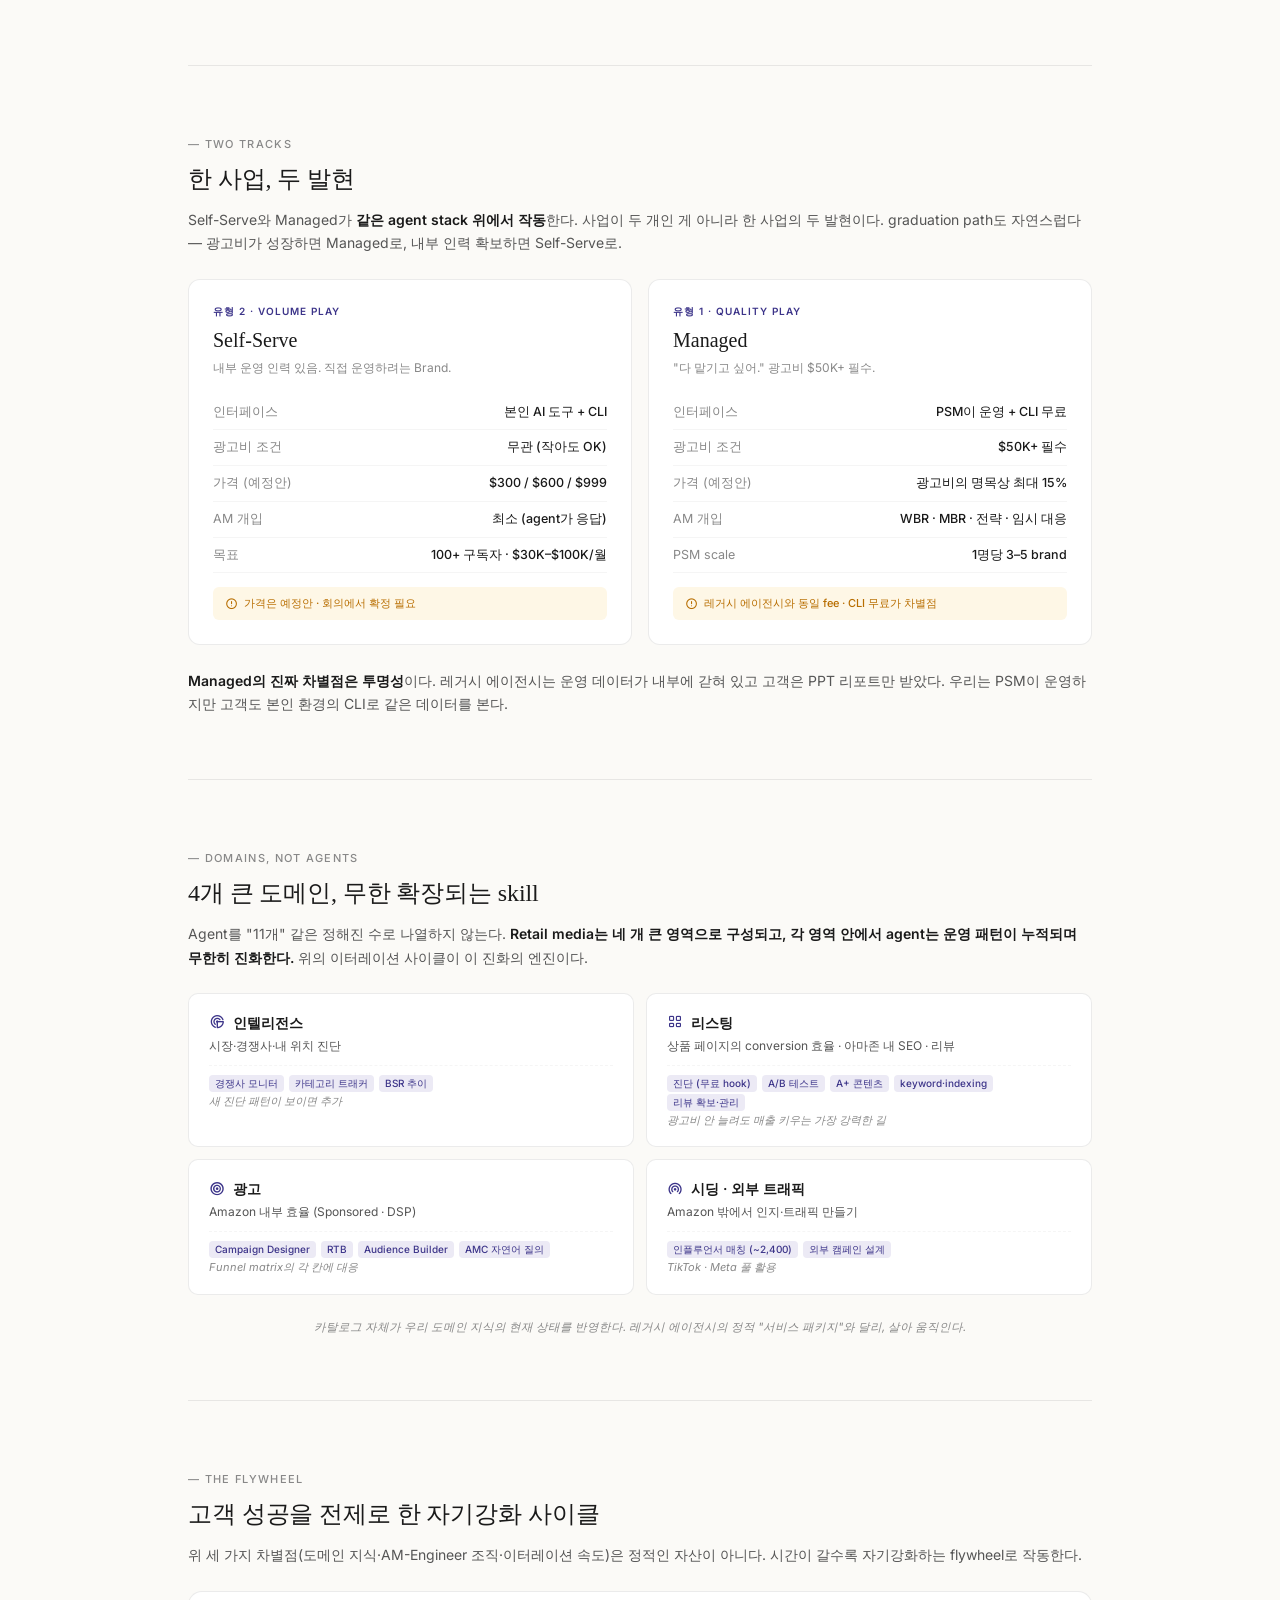
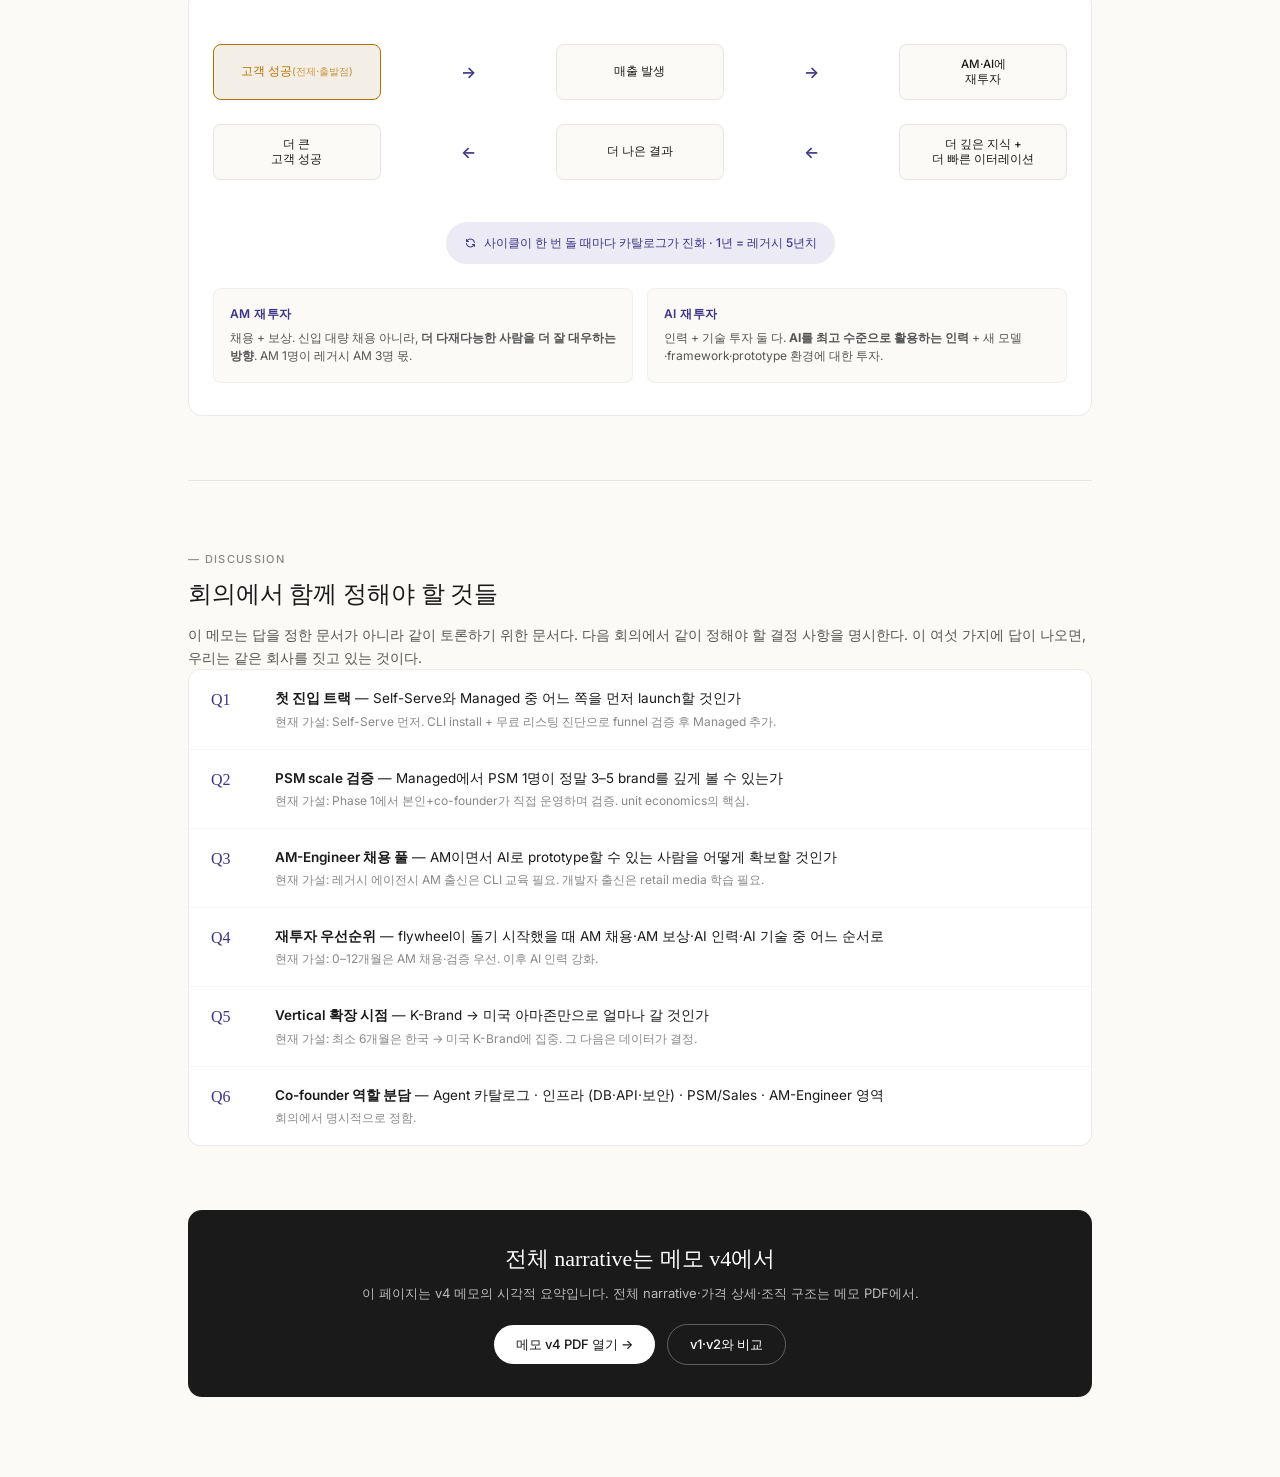
==== commit a931d70d: "Simplify business definition to 'AM → AI infinite iteration'" ====
--- a/v4/index.html
+++ b/v4/index.html
@@ -3,7 +3,7 @@
 <head>
 <meta charset="UTF-8">
 <meta name="viewport" content="width=device-width, initial-scale=1.0">
-<title>v4 · AM → AI → CLI → 무한 이터레이션</title>
+<title>v4 · AM → AI 무한 이터레이션</title>
 <link rel="stylesheet" href="../styles.css">
 <link rel="stylesheet" href="../vendor/tabler/tabler-icons.min.css">
 <style>
@@ -471,28 +471,26 @@
   <section class="v4-section" style="margin-top: 0;">
     <div class="v4-tag">— Version 4 · 최종 narrative</div>
 
-    <h1 class="v4-h1" style="font-size: 32px; margin-bottom: 22px;">
-      우리는 <em>한 줄의 사이클</em>이다.
+    <h1 class="v4-h1" style="font-size: 36px; margin-bottom: 22px;">
+      우리는 <em>AM → AI 무한 이터레이션</em>이다.
     </h1>
 
     <div class="flow-hero">
-      <div class="flow-chain">
+      <div class="flow-chain" style="grid-template-columns: auto auto auto auto auto;">
         <div class="flow-node flow-start">AM</div>
         <div class="flow-arrow">→</div>
-        <div class="flow-node">AI로 agent<br>생성 · prototype</div>
+        <div class="flow-node">AI로<br>새 agent 생성</div>
         <div class="flow-arrow">→</div>
-        <div class="flow-node">CLI 베이스로<br>제공</div>
-        <div class="flow-arrow">→</div>
-        <div class="flow-node flow-end">무한<br>이터레이션</div>
+        <div class="flow-node flow-end">고객 환경에서<br>작동 (CLI)</div>
       </div>
       <div class="flow-loop-line">
         <i class="ti ti-rotate-clockwise-2"></i>
-        고객 대화·새 패턴이 다시 AM으로 들어와 다음 agent의 baseline이 됨
+        새 대화·새 패턴이 다시 AM으로 돌아와 다음 agent의 baseline이 됨 → 사이클 무한 반복
       </div>
     </div>
 
     <p class="v4-lead">
-      SaaS도, 에이전시도, AI 회사도 아니다. <strong style="color: var(--v4-ink); font-weight: 600;">AM이 도메인 지식·고객 응대를 담당하고, AI 도구로 새 agent를 만들고, CLI로 고객에게 전달되며, 사이클이 멈추지 않는 한 카탈로그는 계속 진화한다.</strong>
+      SaaS도, 에이전시도, AI 회사도 아니다. <strong style="color: var(--v4-ink); font-weight: 600;">AM이 도메인 지식·고객 응대를 담당하고, AI 도구로 새 agent를 만들고, 고객 환경에서 작동하며, 다시 새 대화가 AM으로 돌아오는 사이클이 멈추지 않는 한 카탈로그는 계속 진화한다.</strong>
     </p>
     <p class="v4-body">
       이 prototype은 v4 메모의 핵심 narrative를 시각화한 단일 페이지입니다. 회의 참석자가 메모를 읽기 전·후에 같이 보면서 토론할 수 있도록 만들었습니다. <strong>실제 데이터·UI 아님. for internal team alignment only.</strong>
